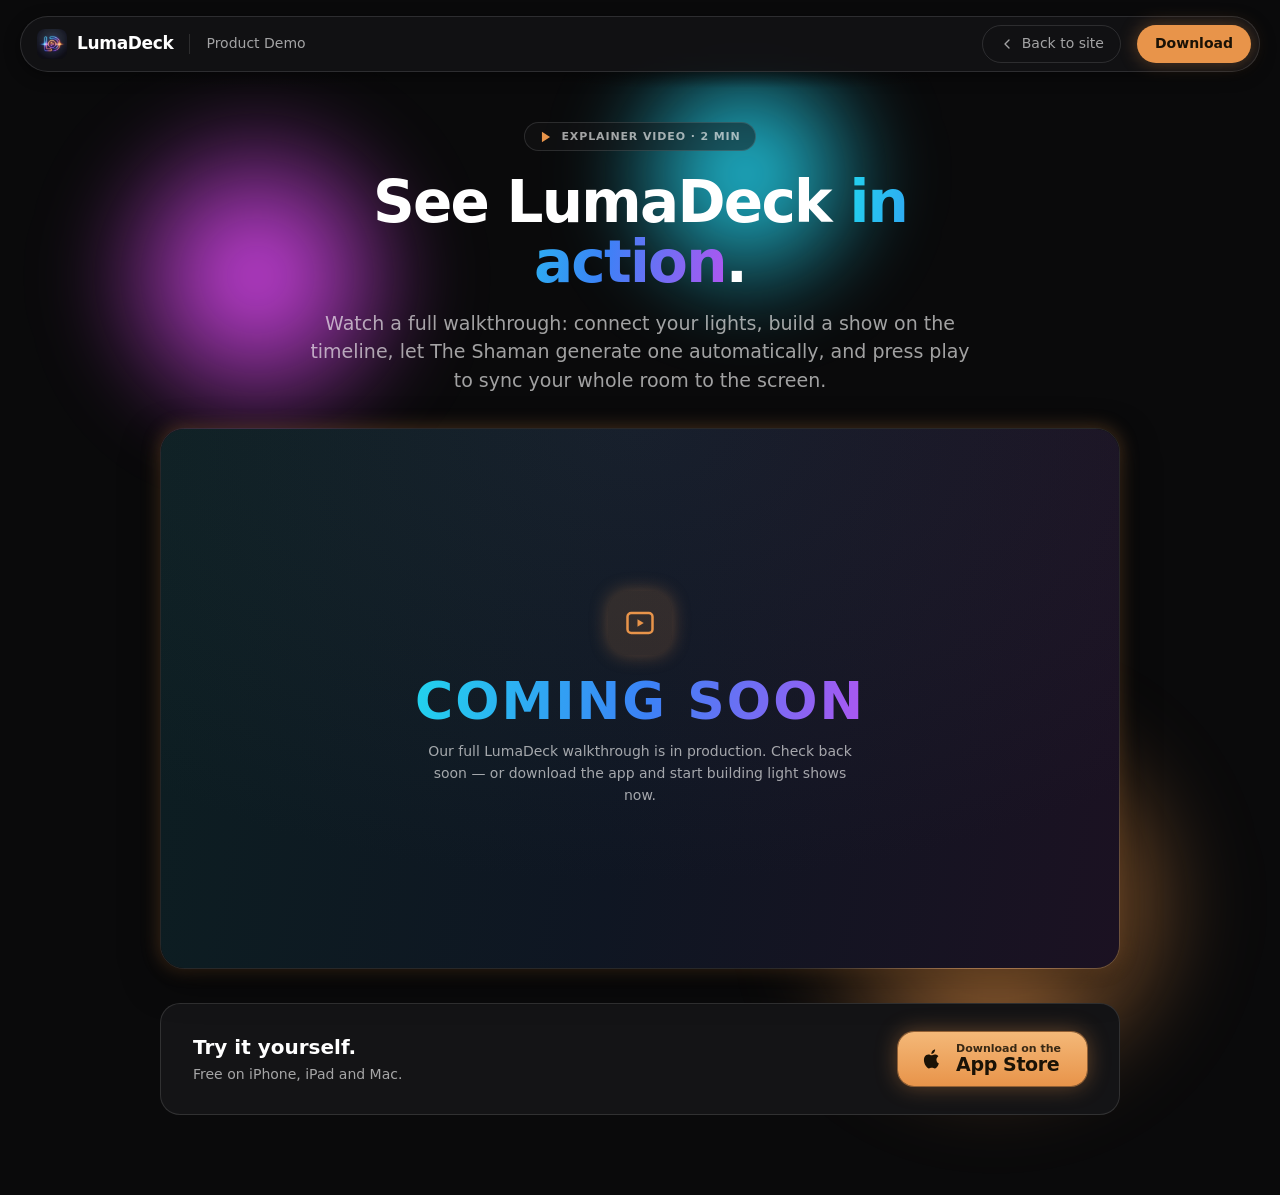
==== public/demo.html @ 721665b4 "Build LumaDeck marketing site (landing, user manual, product demo) Static, dependency-free rebuild o" ====
<!DOCTYPE html>
<html lang="en">
<head>
<meta charset="utf-8">
<meta name="viewport" content="width=device-width, initial-scale=1">
<title>LumaDeck Product Demo — See It In Action</title>
<meta name="description" content="Watch a full LumaDeck walkthrough: connect your lights, build a show on the timeline, let The Shaman generate one automatically, and press play to sync your whole room to the screen.">
<link rel="icon" href="assets/img/lumadeck-icon.png">
<link rel="apple-touch-icon" href="assets/img/lumadeck-icon.png">
<link rel="stylesheet" href="assets/css/theme.css">
<link rel="stylesheet" href="assets/css/site.css">
<style>
  body { overflow-x: hidden; }
  .ld-ambient { position: absolute; }

  .demo-wrap { position: relative; min-height: 100vh; overflow: hidden; }
  .demo-content { position: relative; z-index: 10; max-width: 1120px; margin: 0 auto; padding: 34px 40px 80px; }

  .demo-head { text-align: center; max-width: 680px; margin: 0 auto 34px; }
  .demo-head h1 { font-size: clamp(34px,4.6vw,58px); line-height: 1.03; letter-spacing: -0.03em; font-weight: 700; margin: 0 0 16px; }
  .demo-head p { font-size: clamp(16px,1.6vw,19px); line-height: 1.5; color: var(--text-secondary); margin: 0; }
  .demo-pill { display: inline-flex; align-items: center; gap: 8px; padding: 6px 14px; border: 1px solid var(--border-default); border-radius: 999px; background: rgba(20,20,22,0.5); margin-bottom: 22px; }
  .demo-pill span { font-size: 11px; font-weight: 600; letter-spacing: 0.08em; text-transform: uppercase; color: var(--text-secondary); }

  .video-shell { position: relative; max-width: 960px; margin: 0 auto; border-radius: 24px; overflow: hidden; border: 1px solid var(--border-default); box-shadow: var(--shadow-lg), var(--glow-amber-soft); }
  .video-stage { position: relative; width: 100%; aspect-ratio: 16/9; background: radial-gradient(120% 120% at 50% 0%, var(--ink-800), var(--ink-900) 70%); display: flex; align-items: center; justify-content: center; overflow: hidden; }
  .video-stage iframe { position: absolute; inset: 0; width: 100%; height: 100%; border: 0; }
  .video-wash { position: absolute; inset: 0; background: var(--gradient-brand); background-size: 200% auto; opacity: 0.1; animation: ld-shimmer 9s linear infinite; }
  .video-face { position: relative; z-index: 1; display: flex; flex-direction: column; align-items: center; text-align: center; padding: 24px; }
  .play-btn { width: 88px; height: 88px; border: none; cursor: pointer; border-radius: 50%; background: var(--gradient-amber); color: var(--on-accent); display: inline-flex; align-items: center; justify-content: center; animation: ld-pulse 2.6s ease-in-out infinite; margin-bottom: 22px; transition: transform var(--duration-fast) var(--ease-standard); }
  .play-btn:hover { animation-play-state: paused; transform: scale(1.08); }
  .yt-tag { display: inline-flex; align-items: center; gap: 8px; padding: 6px 14px; border-radius: 999px; background: rgba(10,10,11,0.55); border: 1px solid var(--border-default); margin-bottom: 12px; }
  .yt-tag span { font-size: 12px; font-weight: 600; letter-spacing: 0.04em; color: var(--text-secondary); }
  .video-face .hint { margin: 0; font-size: 13px; color: var(--text-tertiary); font-family: var(--font-mono); }
  .fake-controls { position: absolute; left: 0; right: 0; bottom: 0; height: 44px; background: linear-gradient(0deg, rgba(10,10,11,0.85), transparent); display: flex; align-items: center; gap: 12px; padding: 0 16px; }
  .fake-controls .prog { flex: 1; height: 4px; border-radius: 999px; background: var(--ink-600); position: relative; overflow: hidden; }
  .fake-controls .prog i { position: absolute; left: 0; top: 0; bottom: 0; width: 12%; background: var(--accent); border-radius: 999px; }
  .fake-controls .t { font-size: 11px; color: var(--text-tertiary); font-family: var(--font-mono); }

  /* Coming Soon state (shown until a YouTube ID is added) */
  .cs-face { position: relative; z-index: 1; display: flex; flex-direction: column; align-items: center; text-align: center; padding: 28px; }
  .cs-glyph { display: inline-flex; align-items: center; justify-content: center; width: 64px; height: 64px; border-radius: 20px; background: var(--amber-tint); color: var(--accent); margin-bottom: 20px; box-shadow: var(--glow-amber-soft); }
  .cs-title { font-size: clamp(30px,5vw,52px); font-weight: 800; letter-spacing: 0.04em; text-transform: uppercase; line-height: 1; margin-bottom: 14px; }
  .cs-sub { margin: 0; max-width: 440px; font-size: 14px; color: var(--text-secondary); line-height: 1.55; }

  .chapters { max-width: 960px; margin: 26px auto 0; }
  .chapters .lbl { font-size: 11px; font-weight: 600; letter-spacing: 0.08em; text-transform: uppercase; color: var(--text-tertiary); margin-bottom: 12px; text-align: center; }
  .chapter-grid { display: grid; grid-template-columns: repeat(auto-fit,minmax(210px,1fr)); gap: 12px; }
  .chapter { display: flex; align-items: center; gap: 12px; padding: 14px 16px; background: var(--surface-card); border: 1px solid var(--border-subtle); border-radius: 14px; }
  .chapter .ts { font-family: var(--font-mono); font-size: 12px; color: var(--accent); flex: none; }
  .chapter .cap { font-size: 14px; color: var(--text-secondary); }

  .demo-cta { max-width: 960px; margin: 34px auto 0; padding: 28px 32px; background: var(--surface-panel); border: 1px solid var(--border-default); border-radius: 20px; display: flex; flex-wrap: wrap; gap: 20px; align-items: center; justify-content: space-between; }
  .demo-cta h3 { margin: 0 0 4px; font-size: 20px; color: var(--text-primary); }
  .demo-cta p { margin: 0; font-size: 14px; color: var(--text-secondary); }

  @media (max-width: 560px) { .demo-content { padding: 24px 20px 64px; } }
</style>
</head>
<body>
<div class="demo-wrap">

  <!-- ambient glow -->
  <div class="ld-ambient" aria-hidden="true">
    <span class="g-magenta"></span>
    <span class="g-amber"></span>
    <span class="g-cyan"></span>
  </div>

  <!-- HEADER -->
  <header class="ld-header scrimmed">
    <div class="ld-header-inner">
      <a class="ld-brand" href="index.html">
        <img src="assets/img/lumadeck-icon.png" alt="LumaDeck">
        <span>LumaDeck</span>
      </a>
      <span class="ld-divider"></span>
      <span class="ld-header-label">Product Demo</span>
      <div class="ld-spacer"></div>
      <a class="ld-backlink" href="index.html">
        <svg width="16" height="16" viewBox="0 0 24 24" fill="none" stroke="currentColor" stroke-width="2" stroke-linecap="round" stroke-linejoin="round" aria-hidden="true"><polyline points="15 18 9 12 15 6"/></svg>
        Back to site
      </a>
      <a class="ld-download" href="https://apps.apple.com/us/app/lumadeck-immersive-light-sync/id6758977004" target="_blank" rel="noopener">Download</a>
    </div>
  </header>

  <!-- CONTENT -->
  <div class="demo-content">
    <div class="demo-head">
      <div class="demo-pill">
        <svg width="14" height="14" viewBox="0 0 24 24" fill="currentColor" style="color:var(--accent);" aria-hidden="true"><polygon points="5 3 19 12 5 21 5 3"/></svg>
        <span>Explainer Video · 2 min</span>
      </div>
      <h1>See LumaDeck <span class="ld-gradient-text">in action</span>.</h1>
      <p>Watch a full walkthrough: connect your lights, build a show on the timeline, let The Shaman generate one automatically, and press play to sync your whole room to the screen.</p>
    </div>

    <!-- VIDEO (16:9) -->
    <div class="video-shell">
      <div class="video-stage" id="videoStage">
        <div class="video-wash" aria-hidden="true"></div>
        <div class="cs-face">
          <span class="cs-glyph">
            <svg width="30" height="30" viewBox="0 0 24 24" fill="none" stroke="currentColor" stroke-width="2" stroke-linecap="round" stroke-linejoin="round" aria-hidden="true"><rect x="2" y="4" width="20" height="16" rx="3"/><polygon points="10 9 15 12 10 15 10 9" fill="currentColor" stroke="none"/></svg>
          </span>
          <div class="cs-title ld-gradient-text">Coming Soon</div>
          <p class="cs-sub">Our full LumaDeck walkthrough is in production. Check back soon — or download the app and start building light shows now.</p>
        </div>
      </div>
    </div>

    <!-- chapters (revealed automatically once a video ID is set) -->
    <div class="chapters" id="walkthrough" hidden>
      <div class="lbl">In this walkthrough</div>
      <div class="chapter-grid">
        <div class="chapter"><span class="ts">0:00</span><span class="cap">Connect your lights</span></div>
        <div class="chapter"><span class="ts">0:28</span><span class="cap">Build a show on the timeline</span></div>
        <div class="chapter"><span class="ts">1:05</span><span class="cap">Auto-generate with The Shaman</span></div>
        <div class="chapter"><span class="ts">1:40</span><span class="cap">Press play &amp; cast to TV</span></div>
      </div>
    </div>

    <!-- footer cta -->
    <div class="demo-cta">
      <div>
        <h3>Try it yourself.</h3>
        <p>Free on iPhone, iPad and Mac.</p>
      </div>
      <a class="ld-appstore sm" href="https://apps.apple.com/us/app/lumadeck-immersive-light-sync/id6758977004" target="_blank" rel="noopener">
        <svg width="24" height="24" viewBox="0 0 24 24" fill="currentColor" aria-hidden="true"><path d="M16.4 12.7c0-2.3 1.9-3.4 2-3.5-1.1-1.6-2.8-1.8-3.4-1.8-1.4-.1-2.8.9-3.5.9-.7 0-1.8-.8-3-.8-1.5 0-3 .9-3.8 2.3-1.6 2.8-.4 7 1.2 9.3.8 1.1 1.7 2.4 2.9 2.3 1.2 0 1.6-.7 3-.7 1.4 0 1.8.7 3 .7 1.2 0 2-1.1 2.8-2.2.9-1.3 1.2-2.5 1.3-2.6-.1 0-2.5-1-2.5-3.8zM14.1 5.6c.6-.8 1.1-1.9 1-3-.9 0-2 .6-2.7 1.4-.6.7-1.1 1.8-1 2.9 1 .1 2-.5 2.7-1.3z"/></svg>
        <span class="as-stack"><span class="as-small">Download on the</span><span class="as-big">App Store</span></span>
      </a>
    </div>
  </div>
</div>

<script>
(function () {
  // ============================================================
  // To go live: paste the YouTube video ID between the quotes.
  // Example:  var VIDEO_ID = "dQw4w9WgXcQ";
  // While it's empty, the page shows the "Coming Soon" state and
  // the walkthrough chapters stay hidden. Set the ID and both the
  // video player and the chapters return automatically.
  // ============================================================
  var VIDEO_ID = "";

  if (!VIDEO_ID) return; // keep the Coming Soon state

  var stage = document.getElementById('videoStage');
  var walkthrough = document.getElementById('walkthrough');
  if (walkthrough) walkthrough.hidden = false;

  // Swap the Coming Soon panel for the click-to-play video facade.
  stage.innerHTML =
    '<div class="video-wash" aria-hidden="true"></div>' +
    '<div class="video-face">' +
      '<button class="play-btn" type="button" id="playBtn" aria-label="Play explainer video">' +
        '<svg width="34" height="34" viewBox="0 0 24 24" fill="currentColor" style="margin-left:4px;" aria-hidden="true"><polygon points="6 4 20 12 6 20 6 4"/></svg>' +
      '</button>' +
    '</div>' +
    '<div class="fake-controls" aria-hidden="true">' +
      '<svg width="18" height="18" viewBox="0 0 24 24" fill="currentColor" style="color:var(--text-secondary);"><polygon points="6 4 20 12 6 20 6 4"/></svg>' +
      '<div class="prog"><i></i></div><span class="t">0:00 / 2:00</span>' +
    '</div>';

  document.getElementById('playBtn').addEventListener('click', function () {
    var iframe = document.createElement('iframe');
    iframe.src = 'https://www.youtube-nocookie.com/embed/' + encodeURIComponent(VIDEO_ID) + '?autoplay=1&rel=0';
    iframe.title = 'LumaDeck explainer video';
    iframe.allow = 'accelerometer; autoplay; clipboard-write; encrypted-media; gyroscope; picture-in-picture';
    iframe.allowFullscreen = true;
    stage.innerHTML = '';
    stage.appendChild(iframe);
  });
})();
</script>
</body>
</html>
---- public/assets/css/theme.css ----
/* LumaDeck theme — bundled design-system tokens (colors, typography, spacing, effects, base) */

/* ============================================================
   LumaDeck — Color Tokens
   Dark, high-tech surfaces with a warm amber-orange accent and
   a vibrant neon brand spectrum (cyan → magenta → orange).
   ============================================================ */

:root {
  /* ---- Base neutrals (near-black surfaces, lifted panels) ---- */
  --black: #000000;
  --ink-900: #0a0a0b;   /* app background */
  --ink-850: #0e0e10;   /* deep panel */
  --ink-800: #141416;   /* panel / card */
  --ink-750: #1a1a1d;   /* raised card */
  --ink-700: #202024;   /* control track / inset */
  --ink-600: #2a2a2e;   /* segmented control bg */
  --ink-500: #38383c;   /* hairline-strong / active segment */
  --ink-400: #48484c;   /* disabled surface */

  /* ---- Text ---- */
  --text-primary:   #ffffff;
  --text-secondary: rgba(255, 255, 255, 0.62);
  --text-tertiary:  rgba(255, 255, 255, 0.40);
  --text-quaternary:rgba(255, 255, 255, 0.24);
  --text-on-accent: #1a1206;

  /* ---- Hairlines & borders ---- */
  --border-subtle: rgba(255, 255, 255, 0.08);
  --border-default: rgba(255, 255, 255, 0.12);
  --border-strong: rgba(255, 255, 255, 0.20);

  /* ---- Primary accent: warm amber-orange ---- */
  --amber-100: #fbe3c9;
  --amber-300: #f4b878;
  --amber-500: #e8944a;   /* PRIMARY — play buttons, sliders, active */
  --amber-600: #d9823a;
  --amber-700: #b96826;
  --amber-glow: rgba(232, 148, 74, 0.45);
  --amber-tint: rgba(232, 148, 74, 0.14);   /* selected-row fill */

  /* ---- Neon brand spectrum (logo / hero gradient) ---- */
  --neon-cyan:    #22d3ee;
  --neon-blue:    #3b82f6;
  --neon-magenta: #d946ef;
  --neon-pink:    #f472b6;
  --neon-orange:  #fb923c;

  /* ---- Semantic status ---- */
  --success: #34c759;   /* connected / verified / active block */
  --success-tint: rgba(52, 199, 89, 0.16);
  --warning: #ff9f0a;   /* offline / free-tier limit */
  --danger:  #ff453a;   /* delete / destructive */
  --info:    #0a84ff;

  /* ---- Per-brand light badges (from the app) ---- */
  --brand-hue:     #3b82f6;   /* Philips Hue — blue */
  --brand-wiz:     #34c759;   /* WiZ — green */
  --brand-lifx:    #af52de;   /* LIFX — purple */
  --brand-homekit: #2dd4bf;   /* HomeKit / Matter — teal */
  --brand-govee:   #ff9500;   /* Govee — orange */

  /* ---- Light-temperature presets (Control tab) ---- */
  --preset-warm:    #f5cf9a;
  --preset-neutral: #f7ecd8;
  --preset-cool:    #bfe0f5;
  --preset-red:     #e23b34;
  --preset-amber:   #eb9a2f;
  --preset-green:   #34c759;

  /* ============================================================
     Semantic aliases — prefer these in components
     ============================================================ */
  --bg-app:        var(--ink-900);
  --surface-panel: var(--ink-800);
  --surface-card:  var(--ink-750);
  --surface-inset: var(--ink-700);
  --surface-segment: var(--ink-600);

  --accent:        var(--amber-500);
  --accent-hover:  var(--amber-600);
  --accent-quiet:  var(--amber-tint);
  --on-accent:     var(--text-on-accent);

  --focus-ring:    var(--amber-500);
  --selection-border: var(--amber-500);
}

/* ============================================================
   LumaDeck — Typography Tokens
   LumaDeck is a native iOS / macOS app; its type is Apple's
   San Francisco (SF Pro Text / Display) with SF Mono for numeric
   readouts (timers, timestamps, Kelvin values). No webfont is
   bundled — the system stack resolves to real SF Pro on Apple
   platforms and to a close grotesque elsewhere. See readme.md.
   ============================================================ */

:root {
  /* ---- Families ---- */
  --font-sans: -apple-system, BlinkMacSystemFont, "SF Pro Text", "SF Pro Display",
               "Helvetica Neue", "Segoe UI", system-ui, sans-serif;
  --font-display: -apple-system, BlinkMacSystemFont, "SF Pro Display",
               "Helvetica Neue", system-ui, sans-serif;
  --font-mono: ui-monospace, "SF Mono", "SFMono-Regular", "Menlo", monospace;

  /* ---- Weights ---- */
  --weight-regular: 400;
  --weight-medium: 500;
  --weight-semibold: 600;
  --weight-bold: 700;

  /* ---- Type scale (px) ---- */
  --text-display: 34px;   /* hero / big timer readout */
  --text-title-1: 28px;   /* screen title */
  --text-title-2: 22px;   /* section hero (zone header) */
  --text-title-3: 20px;   /* panel title (All Lights) */
  --text-headline: 17px;  /* row title, emphasized body */
  --text-body: 16px;      /* default body */
  --text-callout: 15px;   /* secondary body */
  --text-subhead: 14px;   /* labels, list subtitle */
  --text-footnote: 13px;  /* metadata, captions */
  --text-caption: 12px;   /* badge, tiny meta */
  --text-micro: 11px;     /* uppercase eyebrow / section header */

  /* ---- Line heights ---- */
  --leading-tight: 1.1;
  --leading-snug: 1.25;
  --leading-normal: 1.4;
  --leading-relaxed: 1.55;

  /* ---- Letter spacing ---- */
  --tracking-tight: -0.02em;   /* display / titles */
  --tracking-normal: 0;
  --tracking-wide: 0.02em;
  --tracking-eyebrow: 0.08em;  /* UPPERCASE section headers (ZONES, SHOWS) */

  /* ---- Semantic aliases ---- */
  --font-ui: var(--font-sans);
  --font-numeric: var(--font-mono);
}

/* ============================================================
   LumaDeck — Spacing, Radii & Layout Tokens
   Apple-style 4pt grid with generously rounded, capsule-heavy
   controls. Panels are large-radius cards; pills are fully round.
   ============================================================ */

:root {
  /* ---- Spacing scale (4pt grid) ---- */
  --space-0: 0;
  --space-1: 2px;
  --space-2: 4px;
  --space-3: 8px;
  --space-4: 12px;
  --space-5: 16px;
  --space-6: 20px;
  --space-7: 24px;
  --space-8: 32px;
  --space-9: 40px;
  --space-10: 48px;
  --space-12: 64px;

  /* ---- Corner radii ---- */
  --radius-xs: 6px;    /* small tags, inline chips */
  --radius-sm: 10px;   /* buttons, inputs */
  --radius-md: 14px;   /* tiles, list rows */
  --radius-lg: 18px;   /* cards */
  --radius-xl: 24px;   /* large panels */
  --radius-2xl: 28px;  /* hero banners */
  --radius-pill: 999px;/* segmented controls, badges, nav bar */
  --radius-circle: 50%;

  /* ---- Control sizing ---- */
  --control-height-sm: 32px;
  --control-height-md: 40px;
  --control-height-lg: 48px;
  --tap-target: 44px;     /* minimum touch target */
  --track-height: 6px;    /* slider track */
  --thumb-size: 22px;     /* slider / switch thumb */

  /* ---- Layout ---- */
  --gutter: 20px;
  --panel-pad: 20px;
  --nav-height: 44px;
  --content-max: 1440px;
}

/* ============================================================
   LumaDeck — Effects: shadows, glows, blur, gradients, motion
   The signature move is the warm neon GLOW: accent-colored
   box-shadows on active controls, plus the multi-hue brand
   gradient used for the logo and hero moments.
   ============================================================ */

:root {
  /* ---- Elevation shadows (on near-black, kept subtle) ---- */
  --shadow-sm: 0 1px 2px rgba(0, 0, 0, 0.4);
  --shadow-md: 0 4px 16px rgba(0, 0, 0, 0.45);
  --shadow-lg: 0 12px 36px rgba(0, 0, 0, 0.55);
  --shadow-panel: 0 1px 0 rgba(255, 255, 255, 0.04) inset,
                  0 8px 28px rgba(0, 0, 0, 0.5);

  /* ---- Signature glows ---- */
  --glow-amber: 0 0 0 1px rgba(232, 148, 74, 0.5),
                0 0 22px rgba(232, 148, 74, 0.4);
  --glow-amber-soft: 0 0 18px rgba(232, 148, 74, 0.35);
  --glow-cyan: 0 0 20px rgba(34, 211, 238, 0.5);
  --glow-magenta: 0 0 20px rgba(217, 70, 239, 0.5);
  --glow-success: 0 0 12px rgba(52, 199, 89, 0.6);

  /* Selection ring used on tiles / rows when active */
  --ring-selected: 0 0 0 2px var(--amber-500), 0 0 18px rgba(232, 148, 74, 0.35);

  /* ---- Blur (translucent overlays, nav pill, sheets) ---- */
  --blur-thin: blur(12px);    /* @kind other */
  --blur-regular: blur(24px); /* @kind other */
  --blur-thick: blur(40px);   /* @kind other */

  /* ---- Signature gradients ---- */
  --gradient-brand: linear-gradient(100deg,
      #22d3ee 0%, #3b82f6 26%, #d946ef 60%, #fb923c 100%); /* @kind color */
  --gradient-brand-soft: linear-gradient(100deg,
      rgba(34,211,238,0.9), rgba(217,70,239,0.9), rgba(251,146,60,0.9)); /* @kind color */
  --gradient-amber: linear-gradient(180deg, #f4b878 0%, #e8944a 100%); /* @kind color */
  --gradient-fire: linear-gradient(180deg, #f4b878 0%, #e23b34 100%); /* @kind color */
  --gradient-temp: linear-gradient(90deg, #f5cf9a 0%, #f7ecd8 50%, #bfe0f5 100%); /* @kind color */
  --gradient-panel-veil: linear-gradient(180deg,
      rgba(255,255,255,0.04), rgba(255,255,255,0)); /* @kind color */
  /* protection scrim for text over imagery/video */
  --scrim-bottom: linear-gradient(180deg, transparent 0%, rgba(0,0,0,0.75) 100%); /* @kind color */

  /* ---- Motion ---- */
  --ease-standard: cubic-bezier(0.32, 0.72, 0, 1);   /* @kind other */
  --ease-out: cubic-bezier(0.16, 1, 0.3, 1);   /* @kind other */
  --ease-in-out: cubic-bezier(0.65, 0, 0.35, 1);   /* @kind other */
  --duration-fast: 120ms;   /* @kind other */
  --duration-base: 220ms;   /* @kind other */
  --duration-slow: 360ms;   /* @kind other */
}

/* ============================================================
   LumaDeck — Base reset & app defaults
   ============================================================ */

*, *::before, *::after { box-sizing: border-box; }

html, body {
  margin: 0;
  padding: 0;
}

body {
  background: var(--bg-app);
  color: var(--text-primary);
  font-family: var(--font-sans);
  font-size: var(--text-body);
  line-height: var(--leading-normal);
  -webkit-font-smoothing: antialiased;
  -moz-osx-font-smoothing: grayscale;
  text-rendering: optimizeLegibility;
}

h1, h2, h3, h4, h5, h6, p { margin: 0; }

/* Numeric readouts (timers, timestamps, Kelvin) use SF Mono */
.tabular, time, .readout {
  font-family: var(--font-mono);
  font-variant-numeric: tabular-nums;
}

a {
  color: var(--accent);
  text-decoration: none;
  transition: color var(--duration-fast) var(--ease-standard);
}
a:hover { color: var(--amber-300); }

::selection {
  background: var(--amber-tint);
  color: var(--text-primary);
}

/* Custom scrollbars to match dark surfaces */
::-webkit-scrollbar { width: 10px; height: 10px; }
::-webkit-scrollbar-thumb {
  background: var(--ink-600);
  border-radius: var(--radius-pill);
  border: 2px solid transparent;
  background-clip: padding-box;
}
::-webkit-scrollbar-track { background: transparent; }

:focus-visible {
  outline: 2px solid var(--focus-ring);
  outline-offset: 2px;
}
---- public/assets/css/site.css ----
/* ============================================================
   LumaDeck website — shared component styles
   Built on theme.css design-system tokens. Recreates the
   Claude Design prototype as dependency-free static markup.
   ============================================================ */

body {
  margin: 0;
  background: var(--bg-app);
  color: var(--text-primary);
  font-family: var(--font-sans);
  -webkit-font-smoothing: antialiased;
}
* { box-sizing: border-box; }
a { color: var(--accent); text-decoration: none; }
a:hover { color: var(--accent-hover); }
::selection { background: var(--amber-tint); }
img { max-width: 100%; }

/* ---- Keyframes (from prototype) ---- */
@keyframes ld-float  { 0%,100% { transform: translate3d(0,0,0) scale(1); opacity: .5; }  50% { transform: translate3d(0,-26px,0) scale(1.12); opacity: .8; } }
@keyframes ld-float2 { 0%,100% { transform: translate3d(0,0,0) scale(1); opacity: .38; } 50% { transform: translate3d(18px,20px,0) scale(1.15); opacity: .65; } }
@keyframes ld-shimmer { 0% { background-position: 0% 50%; } 100% { background-position: 200% 50%; } }
@keyframes ld-riseIn  { from { opacity: 0; transform: translateY(22px); } to { opacity: 1; transform: translateY(0); } }
@keyframes ld-bob     { 0%,100% { transform: translateY(0); } 50% { transform: translateY(-14px); } }
@keyframes ld-pulse   { 0%,100% { transform: scale(1); box-shadow: var(--glow-amber-soft); } 50% { transform: scale(1.06); box-shadow: var(--glow-amber); } }

@media (prefers-reduced-motion: reduce) {
  * { animation-duration: .001ms !important; animation-iteration-count: 1 !important; }
}

/* ---- Ambient persistent glow backdrop ---- */
.ld-ambient { position: absolute; inset: 0; overflow: hidden; pointer-events: none; z-index: 0; }
.ld-ambient span { position: absolute; border-radius: 50%; }
.ld-ambient .g-magenta { top: 8%; left: 6%; width: 360px; height: 360px; background: radial-gradient(circle, var(--neon-magenta), transparent 68%); filter: blur(36px); animation: ld-float2 13s ease-in-out infinite; }
.ld-ambient .g-amber   { bottom: 6%; right: 5%; width: 440px; height: 440px; background: radial-gradient(circle, var(--amber-500), transparent 66%); filter: blur(40px); animation: ld-float 11s ease-in-out infinite; }
.ld-ambient .g-cyan    { top: 2%; right: 30%; width: 300px; height: 300px; background: radial-gradient(circle, var(--neon-cyan), transparent 70%); filter: blur(34px); animation: ld-float 15s ease-in-out infinite 1s; }

/* ---- Gradient brand text ---- */
.ld-gradient-text {
  background: var(--gradient-brand); background-size: 200% auto;
  -webkit-background-clip: text; background-clip: text;
  -webkit-text-fill-color: transparent; color: transparent;
  animation: ld-shimmer 6s linear infinite;
}

/* ---- Eyebrows ---- */
.ld-eyebrow { font-size: 11px; font-weight: 600; letter-spacing: 0.08em; text-transform: uppercase; color: var(--text-tertiary); }
.ld-eyebrow.accent { color: var(--accent); }

/* ---- Header (glass pill) ---- */
.ld-header { position: sticky; top: 0; z-index: 60; display: flex; justify-content: center; padding: 16px 20px; }
.ld-header.floating { position: absolute; top: 0; left: 0; right: 0; background: none; pointer-events: none; padding: 18px 20px; }
.ld-header.scrimmed { background: linear-gradient(180deg, var(--bg-app) 60%, transparent); }
.ld-header-inner {
  pointer-events: auto; display: flex; align-items: center; gap: 16px;
  width: 100%; max-width: 1240px;
  padding: 8px 8px 8px 16px;
  background: rgba(20,20,22,0.78);
  backdrop-filter: var(--blur-regular); -webkit-backdrop-filter: var(--blur-regular);
  border: 1px solid var(--border-default); border-radius: 999px; box-shadow: var(--shadow-md);
}
.ld-header.floating .ld-header-inner { width: auto; gap: 20px; }
.ld-brand { display: flex; align-items: center; gap: 10px; background: none; border: none; cursor: pointer; color: var(--text-primary); font-family: var(--font-sans); }
.ld-brand img { width: 30px; height: 30px; border-radius: 8px; display: block; }
.ld-brand span { font-weight: 700; font-size: 17px; letter-spacing: -0.02em; }
.ld-divider { width: 1px; height: 20px; background: var(--border-default); flex: none; }
.ld-header-label { font-size: 14px; font-weight: 500; color: var(--text-secondary); }
.ld-spacer { flex: 1; }

.ld-navlinks { display: flex; align-items: center; gap: 2px; }
.ld-navlink {
  background: transparent; color: var(--text-secondary); border: none; cursor: pointer;
  font-family: var(--font-sans); font-weight: 500; font-size: 14px;
  padding: 8px 13px; border-radius: 999px;
  transition: background var(--duration-base) var(--ease-standard), color var(--duration-base) var(--ease-standard);
}
.ld-navlink:hover { color: var(--text-primary); }
.ld-navlink.active { background: var(--amber-tint); color: var(--accent); font-weight: 600; }

.ld-download {
  display: inline-flex; align-items: center; gap: 7px; height: 38px; padding: 0 18px;
  background: var(--accent); color: var(--on-accent); font-weight: 600; font-size: 14px;
  border-radius: 999px; box-shadow: var(--glow-amber-soft); white-space: nowrap;
}
.ld-download:hover { color: var(--on-accent); background: var(--accent-hover); }

.ld-backlink {
  display: inline-flex; align-items: center; gap: 7px; height: 38px; padding: 0 16px;
  color: var(--text-secondary); font-size: 14px; font-weight: 500;
  border-radius: 999px; border: 1px solid var(--border-default);
}
.ld-backlink:hover { color: var(--text-primary); }

/* ---- App Store button (large gradient) ---- */
.ld-appstore {
  display: inline-flex; align-items: center; gap: 12px; height: 58px; padding: 0 26px 0 22px;
  background: var(--gradient-amber); color: var(--on-accent); border-radius: 16px;
  box-shadow: var(--glow-amber); transition: transform var(--duration-fast) var(--ease-standard);
}
.ld-appstore:hover { transform: translateY(-2px); color: var(--on-accent); }
.ld-appstore.sm { height: 54px; }
.ld-appstore .as-stack { display: flex; flex-direction: column; line-height: 1.05; text-align: left; }
.ld-appstore .as-small { font-size: 11px; font-weight: 600; opacity: .85; }
.ld-appstore .as-big { font-size: 19px; font-weight: 700; letter-spacing: -0.02em; }

/* ---- Amber solid button ---- */
.ld-btn-amber {
  display: inline-flex; align-items: center; gap: 8px; height: 46px; padding: 0 22px;
  background: var(--accent); color: var(--on-accent); font-weight: 600; font-size: 15px;
  border-radius: 12px; box-shadow: var(--glow-amber-soft);
}
.ld-btn-amber:hover { color: var(--on-accent); background: var(--accent-hover); }

/* ---- Outline pill link (User Manual / Product Demo buttons) ---- */
.ld-outline {
  display: inline-flex; align-items: center; gap: 8px; padding: 10px 16px; border-radius: 12px;
  border: 1px solid var(--border-default); color: var(--text-secondary); font-size: 14px; font-weight: 500;
  transition: border-color var(--duration-fast) var(--ease-standard), color var(--duration-fast) var(--ease-standard);
}
.ld-outline:hover { color: var(--text-primary); border-color: var(--accent); }

/* ---- Brand badges (reimplemented from DS Badge component) ---- */
.ld-badge {
  display: inline-flex; align-items: center; height: 22px; padding: 0 9px;
  border-radius: 999px; font: var(--weight-bold) var(--text-caption)/1 var(--font-sans);
  letter-spacing: 0.04em; text-transform: uppercase; white-space: nowrap;
}
.ld-badge.hue     { color: var(--brand-hue);     background: color-mix(in srgb, var(--brand-hue) 16%, transparent);     border: 1px solid color-mix(in srgb, var(--brand-hue) 40%, transparent); }
.ld-badge.wiz     { color: var(--brand-wiz);     background: color-mix(in srgb, var(--brand-wiz) 16%, transparent);     border: 1px solid color-mix(in srgb, var(--brand-wiz) 40%, transparent); }
.ld-badge.lifx    { color: var(--brand-lifx);    background: color-mix(in srgb, var(--brand-lifx) 16%, transparent);    border: 1px solid color-mix(in srgb, var(--brand-lifx) 40%, transparent); }
.ld-badge.homekit { color: var(--brand-homekit); background: color-mix(in srgb, var(--brand-homekit) 16%, transparent); border: 1px solid color-mix(in srgb, var(--brand-homekit) 40%, transparent); }
.ld-badge.govee   { color: var(--brand-govee);   background: color-mix(in srgb, var(--brand-govee) 16%, transparent);   border: 1px solid color-mix(in srgb, var(--brand-govee) 40%, transparent); }

/* ---- Status pill (green dot + label) ---- */
.ld-statuspill {
  display: inline-flex; align-items: center; gap: 8px; padding: 6px 14px;
  border: 1px solid var(--border-default); border-radius: 999px; background: rgba(20,20,22,0.5);
}
.ld-statuspill .dot { width: 7px; height: 7px; border-radius: 50%; background: var(--success); box-shadow: var(--glow-success); flex: none; }
.ld-statuspill .label { font-size: 11px; font-weight: 600; letter-spacing: 0.08em; text-transform: uppercase; color: var(--text-secondary); }
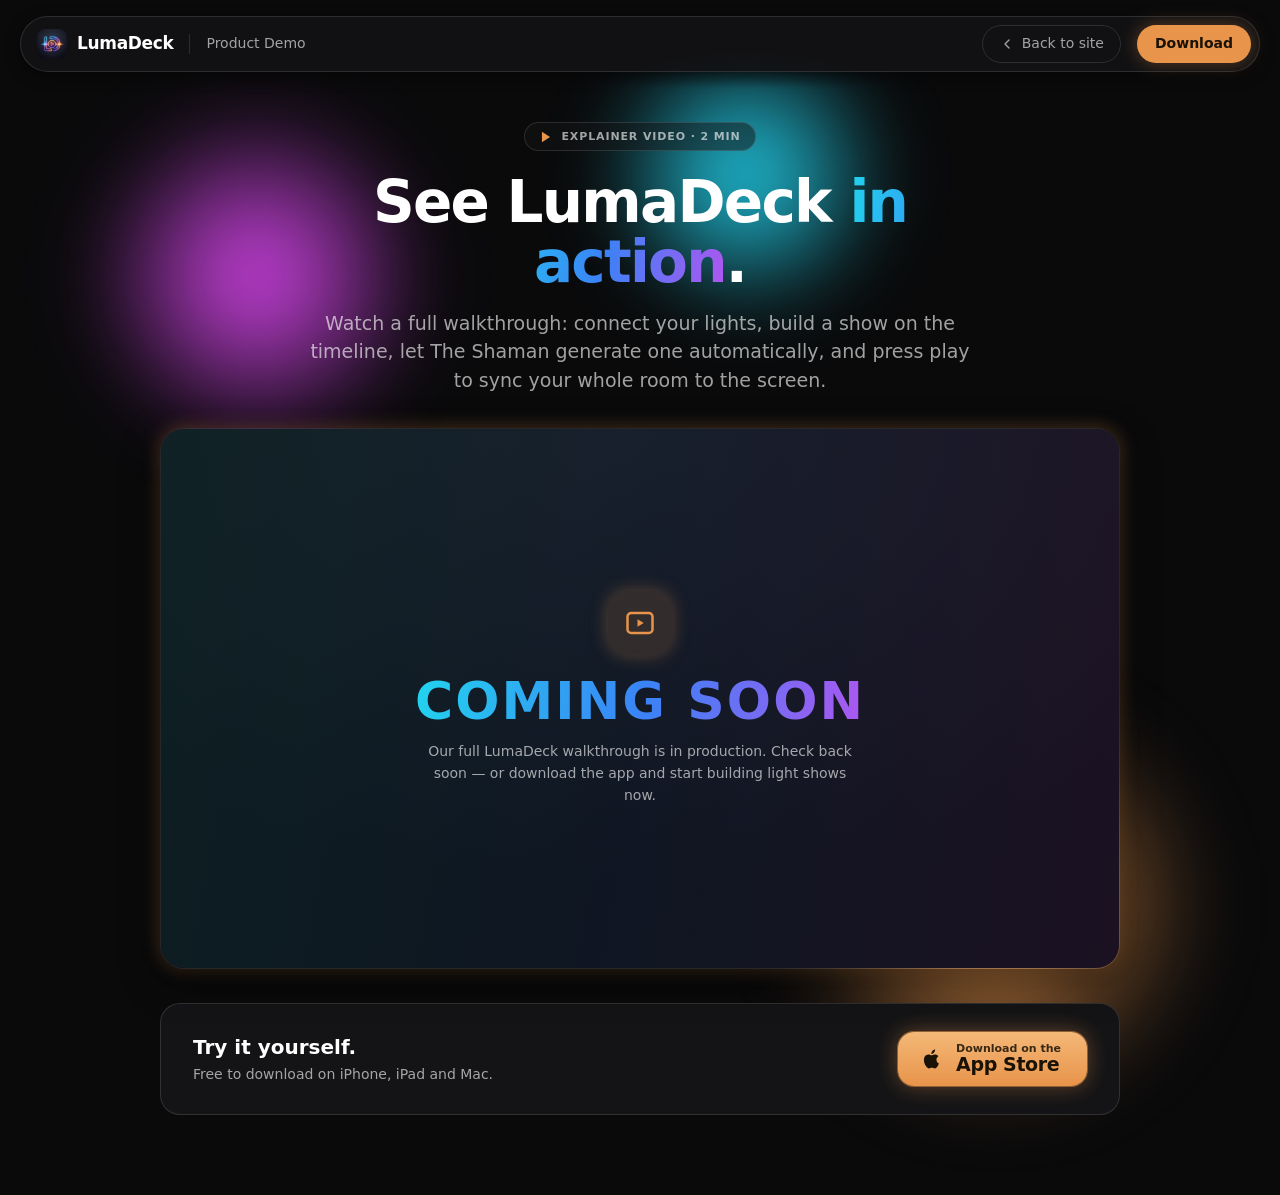
==== commit e6220a59: "Update meta description and change "free" to "free to download" site-wide Availability claims now re" ====
--- a/public/demo.html
+++ b/public/demo.html
@@ -125,7 +125,7 @@
     <div class="demo-cta">
       <div>
         <h3>Try it yourself.</h3>
-        <p>Free on iPhone, iPad and Mac.</p>
+        <p>Free to download on iPhone, iPad and Mac.</p>
       </div>
       <a class="ld-appstore sm" href="https://apps.apple.com/us/app/lumadeck-immersive-light-sync/id6758977004" target="_blank" rel="noopener">
         <svg width="24" height="24" viewBox="0 0 24 24" fill="currentColor" aria-hidden="true"><path d="M16.4 12.7c0-2.3 1.9-3.4 2-3.5-1.1-1.6-2.8-1.8-3.4-1.8-1.4-.1-2.8.9-3.5.9-.7 0-1.8-.8-3-.8-1.5 0-3 .9-3.8 2.3-1.6 2.8-.4 7 1.2 9.3.8 1.1 1.7 2.4 2.9 2.3 1.2 0 1.6-.7 3-.7 1.4 0 1.8.7 3 .7 1.2 0 2-1.1 2.8-2.2.9-1.3 1.2-2.5 1.3-2.6-.1 0-2.5-1-2.5-3.8zM14.1 5.6c.6-.8 1.1-1.9 1-3-.9 0-2 .6-2.7 1.4-.6.7-1.1 1.8-1 2.9 1 .1 2-.5 2.7-1.3z"/></svg>
